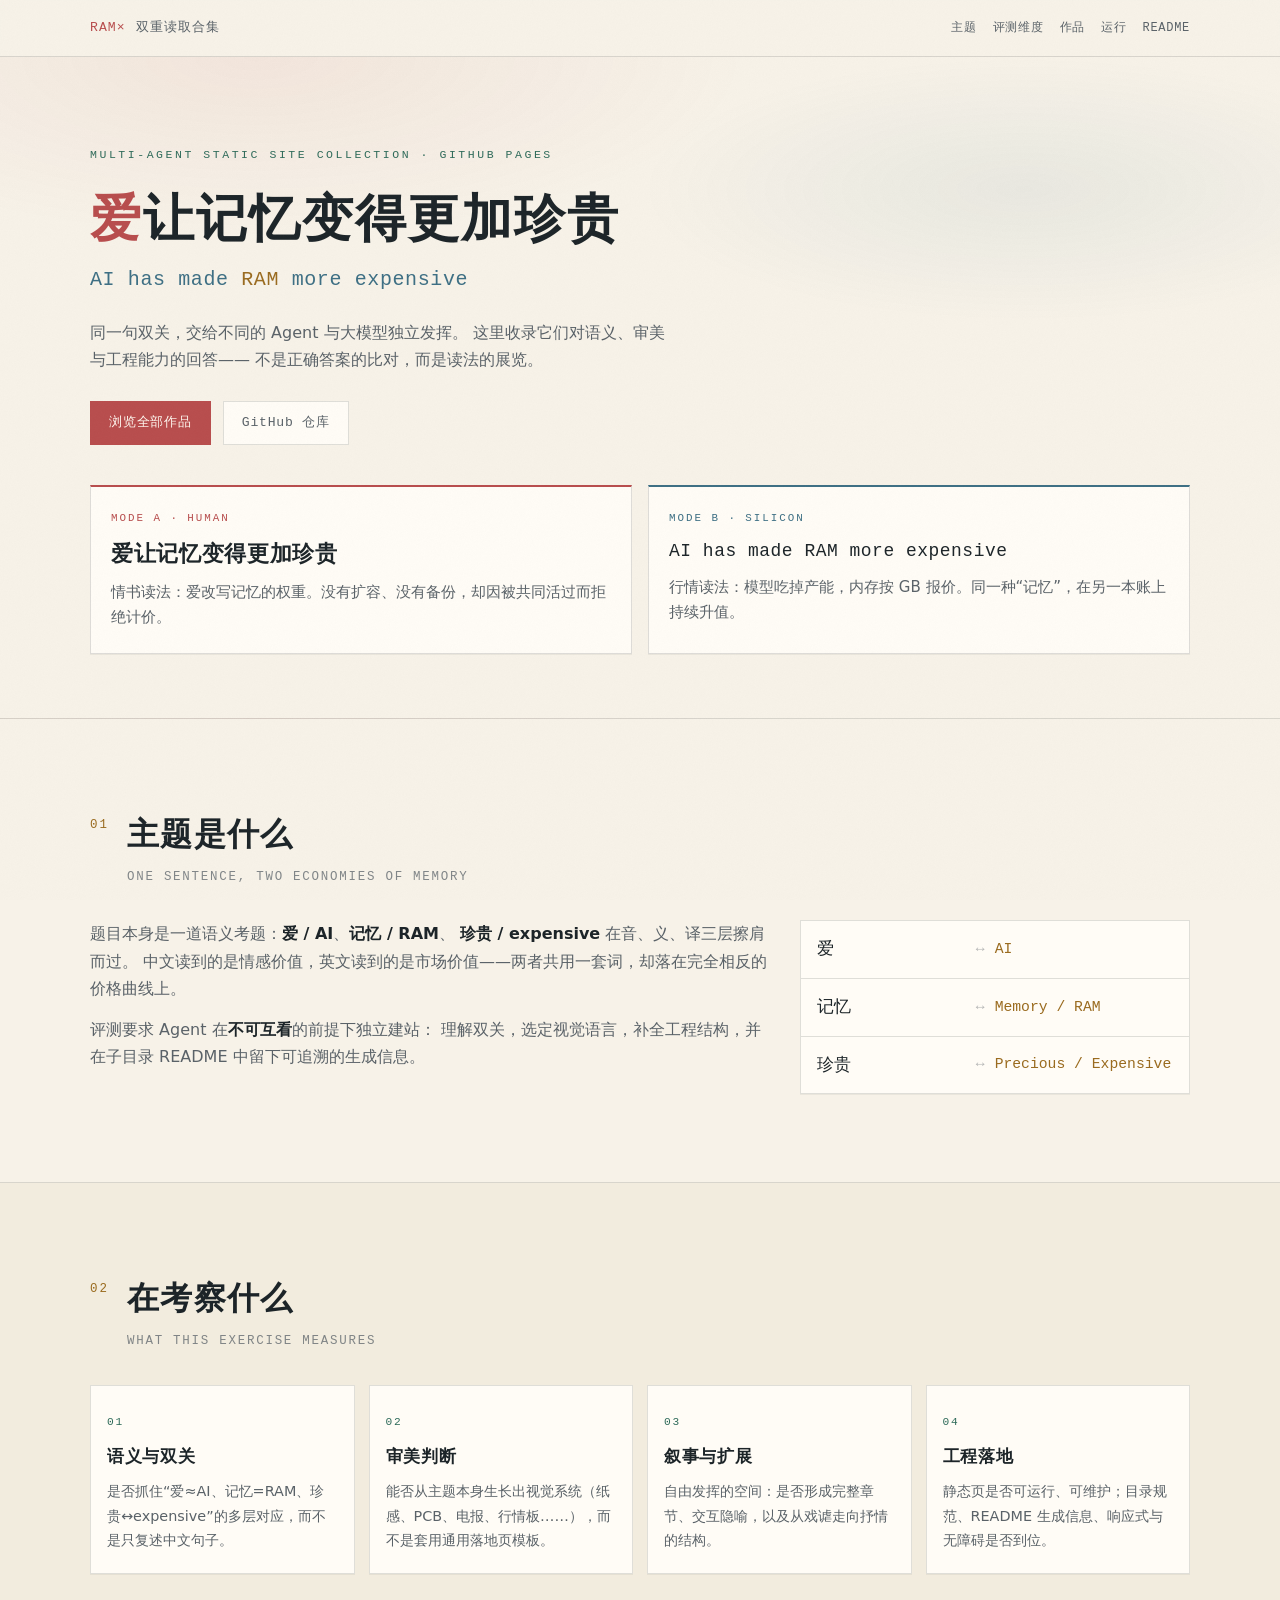
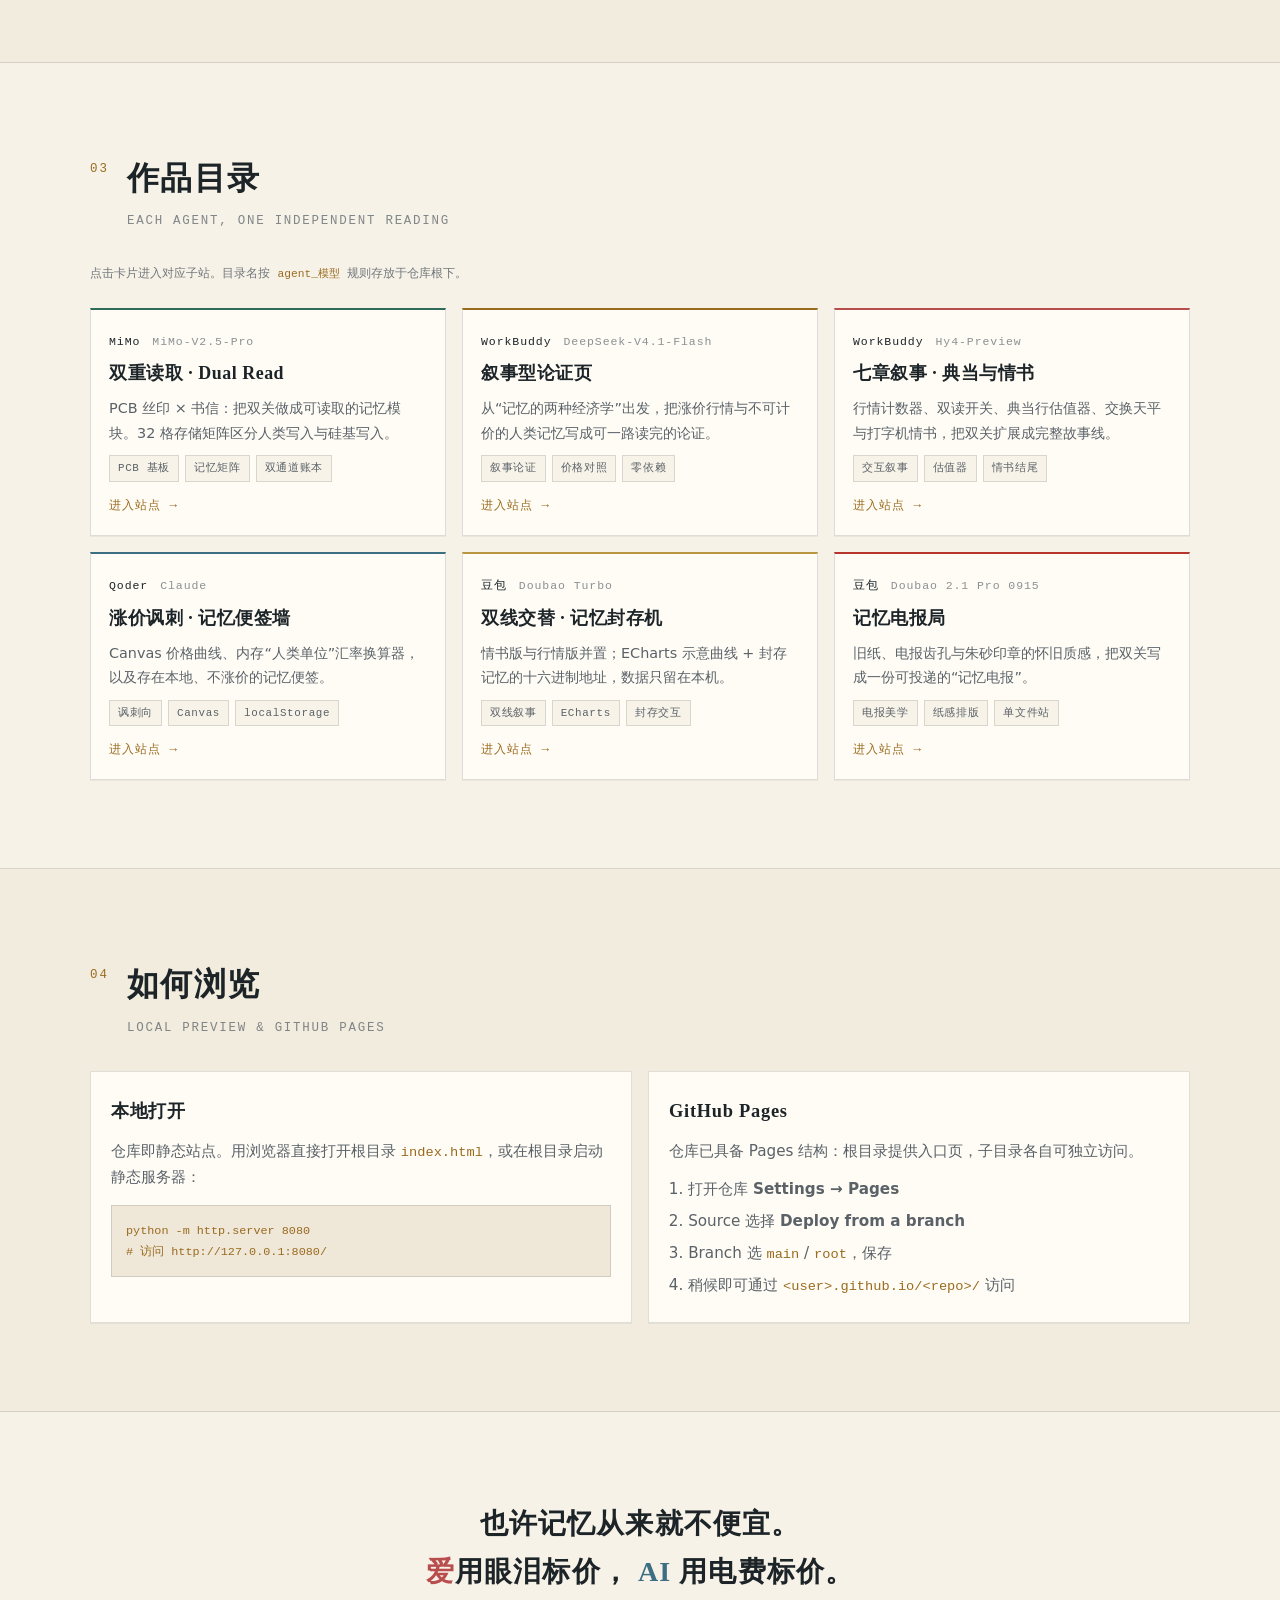
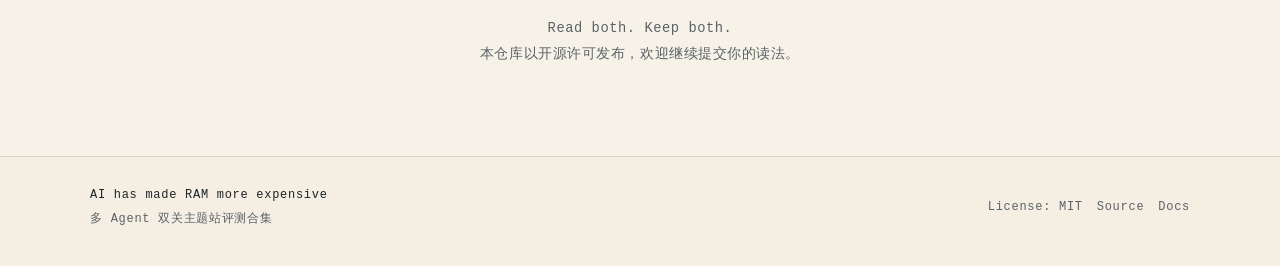
==== index.html @ 810b50e6 "Add GitHub Pages hub, MIT license, root README; include Qoder_Claude README - Root index.html + site" ====
<!DOCTYPE html>
<html lang="zh-CN">
<head>
  <meta charset="UTF-8" />
  <meta name="viewport" content="width=device-width, initial-scale=1.0" />
  <meta name="description" content="爱让记忆变得更加珍贵 · AI has made RAM more expensive — 多 Agent 双关主题静态站评测合集。" />
  <title>双重读取合集 · 爱让记忆变得更加珍贵 / AI has made RAM more expensive</title>
  <link rel="icon" href="data:image/svg+xml,%3Csvg xmlns='http://www.w3.org/2000/svg' viewBox='0 0 64 64'%3E%3Crect width='64' height='64' rx='10' fill='%23F7F2E8'/%3E%3Ctext x='32' y='40' text-anchor='middle' font-size='28' fill='%23B84D4D' font-family='Georgia,serif'%3E爱%3C/text%3E%3C/svg%3E" />
  <link rel="stylesheet" href="site.css" />
</head>
<body>
  <div class="grain" aria-hidden="true"></div>

  <header class="top">
    <div class="wrap top-inner">
      <div class="brand">
        <span class="brand-mark">RAM×</span>
        <span class="brand-name">双重读取合集</span>
      </div>
      <nav class="nav" aria-label="页面导航">
        <a href="#theme">主题</a>
        <a href="#eval">评测维度</a>
        <a href="#gallery">作品</a>
        <a href="#howto">运行</a>
        <a href="README.md">README</a>
      </nav>
    </div>
  </header>

  <main>
    <section class="hero">
      <div class="wrap">
        <p class="eyebrow">Multi-Agent Static Site Collection · GitHub Pages</p>
        <h1 class="hero-zh">
          <span class="hl-rose">爱</span>让记忆变得更加珍贵
        </h1>
        <p class="hero-en">
          <span class="hl-blue">AI</span> has made <span class="hl-amber">RAM</span> more expensive
        </p>
        <p class="hero-lead">
          同一句双关，交给不同的 Agent 与大模型独立发挥。
          这里收录它们对语义、审美与工程能力的回答——
          不是正确答案的比对，而是读法的展览。
        </p>
        <div class="hero-actions">
          <a class="btn btn-primary" href="#gallery">浏览全部作品</a>
          <a class="btn btn-ghost" href="https://github.com/TheEmou/AI-has-made-RAM-more-expensive" target="_blank" rel="noopener noreferrer">GitHub 仓库</a>
        </div>

        <div class="dual-panel" aria-label="双关对照">
          <article class="panel panel-human">
            <span class="panel-tag">MODE A · HUMAN</span>
            <h2>爱让记忆变得更加珍贵</h2>
            <p>情书读法：爱改写记忆的权重。没有扩容、没有备份，却因被共同活过而拒绝计价。</p>
          </article>
          <article class="panel panel-silicon">
            <span class="panel-tag">MODE B · SILICON</span>
            <h2>AI has made RAM more expensive</h2>
            <p>行情读法：模型吃掉产能，内存按 GB 报价。同一种“记忆”，在另一本账上持续升值。</p>
          </article>
        </div>
      </div>
    </section>

    <section class="section" id="theme">
      <div class="wrap">
        <div class="section-head">
          <span class="index">01</span>
          <div>
            <h2 class="section-title">主题是什么</h2>
            <p class="section-en">One sentence, two economies of memory</p>
          </div>
        </div>
        <div class="theme-grid">
          <div class="theme-copy">
            <p>
              题目本身是一道语义考题：<strong>爱 / AI</strong>、<strong>记忆 / RAM</strong>、
              <strong>珍贵 / expensive</strong> 在音、义、译三层擦肩而过。
              中文读到的是情感价值，英文读到的是市场价值——两者共用一套词，却落在完全相反的价格曲线上。
            </p>
            <p>
              评测要求 Agent 在<strong>不可互看</strong>的前提下独立建站：
              理解双关，选定视觉语言，补全工程结构，并在子目录 README 中留下可追溯的生成信息。
            </p>
          </div>
          <ul class="token-list" aria-label="双关词对">
            <li><span class="zh">爱</span><span class="arrow">↔</span><span class="en">AI</span></li>
            <li><span class="zh">记忆</span><span class="arrow">↔</span><span class="en">Memory / RAM</span></li>
            <li><span class="zh">珍贵</span><span class="arrow">↔</span><span class="en">Precious / Expensive</span></li>
          </ul>
        </div>
      </div>
    </section>

    <section class="section section-alt" id="eval">
      <div class="wrap">
        <div class="section-head">
          <span class="index">02</span>
          <div>
            <h2 class="section-title">在考察什么</h2>
            <p class="section-en">What this exercise measures</p>
          </div>
        </div>
        <div class="eval-grid">
          <article class="eval-card">
            <span class="eval-no">01</span>
            <h3>语义与双关</h3>
            <p>是否抓住“爱≈AI、记忆=RAM、珍贵↔expensive”的多层对应，而不是只复述中文句子。</p>
          </article>
          <article class="eval-card">
            <span class="eval-no">02</span>
            <h3>审美判断</h3>
            <p>能否从主题本身生长出视觉系统（纸感、PCB、电报、行情板……），而不是套用通用落地页模板。</p>
          </article>
          <article class="eval-card">
            <span class="eval-no">03</span>
            <h3>叙事与扩展</h3>
            <p>自由发挥的空间：是否形成完整章节、交互隐喻，以及从戏谑走向抒情的结构。</p>
          </article>
          <article class="eval-card">
            <span class="eval-no">04</span>
            <h3>工程落地</h3>
            <p>静态页是否可运行、可维护；目录规范、README 生成信息、响应式与无障碍是否到位。</p>
          </article>
        </div>
      </div>
    </section>

    <section class="section" id="gallery">
      <div class="wrap">
        <div class="section-head">
          <span class="index">03</span>
          <div>
            <h2 class="section-title">作品目录</h2>
            <p class="section-en">Each agent, one independent reading</p>
          </div>
        </div>
        <p class="gallery-note">点击卡片进入对应子站。目录名按 <code>agent_模型</code> 规则存放于仓库根下。</p>

        <div class="gallery">
          <a class="card" href="MiMo_MiMo-V2.5-Pro/" data-tone="pcb">
            <div class="card-top">
              <span class="card-agent">MiMo</span>
              <span class="card-model">MiMo-V2.5-Pro</span>
            </div>
            <h3 class="card-title">双重读取 · Dual Read</h3>
            <p class="card-desc">PCB 丝印 × 书信：把双关做成可读取的记忆模块。32 格存储矩阵区分人类写入与硅基写入。</p>
            <ul class="card-tags">
              <li>PCB 基板</li>
              <li>记忆矩阵</li>
              <li>双通道账本</li>
            </ul>
            <span class="card-go">进入站点 →</span>
          </a>

          <a class="card" href="WorkBuddy_DeepSeek-V4.1-Flash/" data-tone="narrative">
            <div class="card-top">
              <span class="card-agent">WorkBuddy</span>
              <span class="card-model">DeepSeek-V4.1-Flash</span>
            </div>
            <h3 class="card-title">叙事型论证页</h3>
            <p class="card-desc">从“记忆的两种经济学”出发，把涨价行情与不可计价的人类记忆写成可一路读完的论证。</p>
            <ul class="card-tags">
              <li>叙事论证</li>
              <li>价格对照</li>
              <li>零依赖</li>
            </ul>
            <span class="card-go">进入站点 →</span>
          </a>

          <a class="card" href="WorkBuddy_Hy4-Preview/" data-tone="story">
            <div class="card-top">
              <span class="card-agent">WorkBuddy</span>
              <span class="card-model">Hy4-Preview</span>
            </div>
            <h3 class="card-title">七章叙事 · 典当与情书</h3>
            <p class="card-desc">行情计数器、双读开关、典当行估值器、交换天平与打字机情书，把双关扩展成完整故事线。</p>
            <ul class="card-tags">
              <li>交互叙事</li>
              <li>估值器</li>
              <li>情书结尾</li>
            </ul>
            <span class="card-go">进入站点 →</span>
          </a>

          <a class="card" href="Qoder_Claude/" data-tone="satire">
            <div class="card-top">
              <span class="card-agent">Qoder</span>
              <span class="card-model">Claude</span>
            </div>
            <h3 class="card-title">涨价讽刺 · 记忆便签墙</h3>
            <p class="card-desc">Canvas 价格曲线、内存“人类单位”汇率换算器，以及存在本地、不涨价的记忆便签。</p>
            <ul class="card-tags">
              <li>讽刺向</li>
              <li>Canvas</li>
              <li>localStorage</li>
            </ul>
            <span class="card-go">进入站点 →</span>
          </a>

          <a class="card" href="Doubao_Doubao%20Turbo/" data-tone="letter">
            <div class="card-top">
              <span class="card-agent">豆包</span>
              <span class="card-model">Doubao Turbo</span>
            </div>
            <h3 class="card-title">双线交替 · 记忆封存机</h3>
            <p class="card-desc">情书版与行情版并置；ECharts 示意曲线 + 封存记忆的十六进制地址，数据只留在本机。</p>
            <ul class="card-tags">
              <li>双线叙事</li>
              <li>ECharts</li>
              <li>封存交互</li>
            </ul>
            <span class="card-go">进入站点 →</span>
          </a>

          <a class="card" href="Doubao_Doubao2.1Pro0915/" data-tone="telegram">
            <div class="card-top">
              <span class="card-agent">豆包</span>
              <span class="card-model">Doubao 2.1 Pro 0915</span>
            </div>
            <h3 class="card-title">记忆电报局</h3>
            <p class="card-desc">旧纸、电报齿孔与朱砂印章的怀旧质感，把双关写成一份可投递的“记忆电报”。</p>
            <ul class="card-tags">
              <li>电报美学</li>
              <li>纸感排版</li>
              <li>单文件站</li>
            </ul>
            <span class="card-go">进入站点 →</span>
          </a>
        </div>
      </div>
    </section>

    <section class="section section-alt" id="howto">
      <div class="wrap">
        <div class="section-head">
          <span class="index">04</span>
          <div>
            <h2 class="section-title">如何浏览</h2>
            <p class="section-en">Local preview &amp; GitHub Pages</p>
          </div>
        </div>
        <div class="howto-grid">
          <article class="howto-card">
            <h3>本地打开</h3>
            <p>仓库即静态站点。用浏览器直接打开根目录 <code>index.html</code>，或在根目录启动静态服务器：</p>
            <pre><code>python -m http.server 8080
# 访问 http://127.0.0.1:8080/</code></pre>
          </article>
          <article class="howto-card">
            <h3>GitHub Pages</h3>
            <p>仓库已具备 Pages 结构：根目录提供入口页，子目录各自可独立访问。</p>
            <ol>
              <li>打开仓库 <strong>Settings → Pages</strong></li>
              <li>Source 选择 <strong>Deploy from a branch</strong></li>
              <li>Branch 选 <code>main</code> / <code>root</code>，保存</li>
              <li>稍候即可通过 <code>&lt;user&gt;.github.io/&lt;repo&gt;/</code> 访问</li>
            </ol>
          </article>
        </div>
      </div>
    </section>

    <section class="section closing">
      <div class="wrap closing-inner">
        <p class="closing-line">
          也许记忆从来就不便宜。<br />
          <span class="hl-rose">爱</span>用眼泪标价，
          <span class="hl-blue">AI</span> 用电费标价。
        </p>
        <p class="closing-sub">
          Read both. Keep both.<br />
          本仓库以开源许可发布，欢迎继续提交你的读法。
        </p>
      </div>
    </section>
  </main>

  <footer class="foot">
    <div class="wrap foot-inner">
      <div>
        <strong>AI has made RAM more expensive</strong>
        <span>多 Agent 双关主题站评测合集</span>
      </div>
      <div class="foot-meta">
        <span>License: MIT</span>
        <a href="https://github.com/TheEmou/AI-has-made-RAM-more-expensive" target="_blank" rel="noopener noreferrer">Source</a>
        <a href="README.md">Docs</a>
      </div>
    </div>
  </footer>

  <script src="site.js"></script>
</body>
</html>
---- site.css ----
/* Hub · Dual Read Collection — GitHub Pages entry (light theme) */

:root {
  /* Light paper palette */
  --ink: #F7F2E8;          /* page background */
  --ink-2: #FFFCF6;        /* card / raised surface */
  --ink-3: #EFE7D8;        /* hover / alt band */
  --paper: #1C2428;        /* primary text (dark ink on paper) */
  --paper-dim: #5A6268;    /* secondary text */
  --rose: #B84D4D;         /* human accent — darker for light bg */
  --blue: #3D6F84;         /* silicon accent */
  --amber: #9A6B1F;        /* links / code — readable on paper */
  --trace: #2F6B5A;        /* eyebrow / structural teal */
  --rule: rgba(28, 36, 40, 0.14);
  --shadow: rgba(28, 36, 40, 0.06);
  --max: 1100px;
  --gutter: clamp(20px, 4vw, 36px);
  --serif: "Noto Serif SC", "Source Han Serif SC", "Songti SC", "STSong", Georgia, serif;
  --sans: "Noto Sans SC", "PingFang SC", "Microsoft YaHei", "Segoe UI", system-ui, sans-serif;
  --mono: "Cascadia Code", "SF Mono", Consolas, "Courier New", monospace;
}

*,
*::before,
*::after {
  box-sizing: border-box;
  margin: 0;
  padding: 0;
}

html {
  scroll-behavior: smooth;
  color-scheme: light;
}

body {
  background: var(--ink);
  color: var(--paper);
  font-family: var(--sans);
  font-weight: 400;
  line-height: 1.7;
  min-height: 100vh;
  -webkit-font-smoothing: antialiased;
}

/* Soft paper grain */
.grain {
  position: fixed;
  inset: 0;
  pointer-events: none;
  z-index: 50;
  opacity: 0.35;
  background-image: url("data:image/svg+xml,%3Csvg xmlns='http://www.w3.org/2000/svg' width='180' height='180'%3E%3Cfilter id='n'%3E%3CfeTurbulence type='fractalNoise' baseFrequency='0.85' numOctaves='2' stitchTiles='stitch'/%3E%3CfeColorMatrix type='saturate' values='0'/%3E%3C/filter%3E%3Crect width='180' height='180' filter='url(%23n)' opacity='0.07'/%3E%3C/svg%3E");
}

.wrap {
  width: min(var(--max), 100% - var(--gutter) * 2);
  margin-inline: auto;
  position: relative;
  z-index: 1;
}

a {
  color: var(--amber);
  text-decoration: none;
}

a:hover,
a:focus-visible {
  text-decoration: underline;
  text-underline-offset: 3px;
}

a:focus-visible,
.btn:focus-visible,
.card:focus-visible {
  outline: 2px solid var(--amber);
  outline-offset: 3px;
}

code {
  font-family: var(--mono);
  font-size: 0.9em;
  color: var(--amber);
}

/* —— top bar —— */
.top {
  position: sticky;
  top: 0;
  z-index: 40;
  backdrop-filter: blur(10px);
  background: rgba(247, 242, 232, 0.9);
  border-bottom: 1px solid var(--rule);
}

.top-inner {
  display: flex;
  align-items: center;
  justify-content: space-between;
  gap: 16px;
  min-height: 56px;
}

.brand {
  display: flex;
  align-items: baseline;
  gap: 10px;
  font-family: var(--mono);
  font-size: 0.82rem;
  letter-spacing: 0.08em;
}

.brand-mark {
  color: var(--rose);
}

.brand-name {
  color: var(--paper-dim);
}

.nav {
  display: flex;
  flex-wrap: wrap;
  gap: 8px 16px;
  font-family: var(--mono);
  font-size: 0.75rem;
  letter-spacing: 0.06em;
}

.nav a {
  color: var(--paper-dim);
  text-decoration: none;
}

.nav a:hover {
  color: var(--paper);
}

/* —— hero —— */
.hero {
  padding: clamp(48px, 8vw, 88px) 0 clamp(40px, 6vw, 64px);
  border-bottom: 1px solid var(--rule);
  background:
    radial-gradient(ellipse 70% 50% at 20% 0%, rgba(184, 77, 77, 0.08), transparent 55%),
    radial-gradient(ellipse 60% 40% at 80% 20%, rgba(61, 111, 132, 0.08), transparent 50%);
}

.eyebrow {
  font-family: var(--mono);
  font-size: 0.72rem;
  letter-spacing: 0.22em;
  text-transform: uppercase;
  color: var(--trace);
  margin-bottom: 22px;
}

.hero-zh {
  font-family: var(--serif);
  font-weight: 700;
  font-size: clamp(1.9rem, 5vw, 3.2rem);
  line-height: 1.25;
  letter-spacing: 0.04em;
  margin-bottom: 12px;
  color: var(--paper);
}

.hero-en {
  font-family: var(--mono);
  font-size: clamp(0.95rem, 2vw, 1.25rem);
  letter-spacing: 0.03em;
  color: var(--blue);
  margin-bottom: 22px;
}

.hl-rose { color: var(--rose); }
.hl-blue { color: var(--blue); }
.hl-amber { color: var(--amber); }

.hero-lead {
  max-width: 36em;
  color: var(--paper-dim);
  font-weight: 300;
  margin-bottom: 28px;
}

.hero-actions {
  display: flex;
  flex-wrap: wrap;
  gap: 12px;
  margin-bottom: 40px;
}

.btn {
  display: inline-flex;
  align-items: center;
  min-height: 44px;
  padding: 0 18px;
  font-family: var(--mono);
  font-size: 0.82rem;
  letter-spacing: 0.06em;
  border: 1px solid var(--rule);
  text-decoration: none;
  transition: background 0.2s ease, border-color 0.2s ease, color 0.2s ease;
}

.btn-primary {
  background: var(--rose);
  border-color: var(--rose);
  color: #FFF8F0;
}

.btn-primary:hover {
  background: #C95E5E;
  border-color: #C95E5E;
  text-decoration: none;
}

.btn-ghost {
  color: var(--paper-dim);
  background: var(--ink-2);
}

.btn-ghost:hover {
  border-color: var(--paper-dim);
  color: var(--paper);
  text-decoration: none;
}

.dual-panel {
  display: grid;
  grid-template-columns: 1fr 1fr;
  gap: 16px;
}

.panel {
  border: 1px solid var(--rule);
  padding: 22px 20px;
  background: var(--ink-2);
  box-shadow: 0 1px 0 var(--shadow);
}

.panel-human {
  border-top: 2px solid var(--rose);
}

.panel-silicon {
  border-top: 2px solid var(--blue);
}

.panel-tag {
  display: block;
  font-family: var(--mono);
  font-size: 0.68rem;
  letter-spacing: 0.18em;
  margin-bottom: 12px;
}

.panel-human .panel-tag { color: var(--rose); }
.panel-silicon .panel-tag { color: var(--blue); }

.panel h2 {
  font-family: var(--serif);
  font-size: clamp(1.05rem, 2vw, 1.35rem);
  font-weight: 700;
  letter-spacing: 0.03em;
  margin-bottom: 10px;
  line-height: 1.4;
  color: var(--paper);
}

.panel-silicon h2 {
  font-family: var(--mono);
  font-weight: 500;
  font-size: clamp(0.92rem, 1.6vw, 1.12rem);
}

.panel p {
  color: var(--paper-dim);
  font-size: 0.94rem;
  font-weight: 300;
}

/* —— sections —— */
.section {
  padding: clamp(56px, 8vw, 88px) 0;
  border-bottom: 1px solid var(--rule);
}

.section-alt {
  background: rgba(239, 231, 216, 0.55);
}

.section-head {
  display: flex;
  gap: 18px;
  align-items: flex-start;
  margin-bottom: 32px;
}

.index {
  font-family: var(--mono);
  font-size: 0.78rem;
  letter-spacing: 0.16em;
  color: var(--amber);
  padding-top: 8px;
}

.section-title {
  font-family: var(--serif);
  font-size: clamp(1.45rem, 3vw, 2rem);
  font-weight: 700;
  letter-spacing: 0.04em;
  margin-bottom: 6px;
  color: var(--paper);
}

.section-en {
  font-family: var(--mono);
  font-size: 0.78rem;
  letter-spacing: 0.14em;
  text-transform: uppercase;
  color: rgba(90, 98, 104, 0.75);
}

.theme-grid {
  display: grid;
  grid-template-columns: 1.4fr 0.8fr;
  gap: 28px;
  align-items: start;
}

.theme-copy p {
  color: var(--paper-dim);
  font-weight: 300;
}

.theme-copy p + p {
  margin-top: 14px;
}

.theme-copy strong {
  color: var(--paper);
  font-weight: 600;
}

.token-list {
  list-style: none;
  border: 1px solid var(--rule);
  background: var(--ink-2);
  box-shadow: 0 1px 0 var(--shadow);
}

.token-list li {
  display: grid;
  grid-template-columns: 1fr auto 1.2fr;
  gap: 10px;
  align-items: center;
  padding: 14px 16px;
  border-bottom: 1px solid var(--rule);
  font-family: var(--mono);
  font-size: 0.92rem;
}

.token-list li:last-child {
  border-bottom: 0;
}

.token-list .zh {
  font-family: var(--serif);
  color: var(--paper);
  font-size: 1.05rem;
}

.token-list .arrow {
  color: rgba(90, 98, 104, 0.45);
}

.token-list .en {
  color: var(--amber);
}

.eval-grid {
  display: grid;
  grid-template-columns: repeat(4, 1fr);
  gap: 14px;
}

.eval-card {
  border: 1px solid var(--rule);
  padding: 20px 16px;
  background: var(--ink-2);
  box-shadow: 0 1px 0 var(--shadow);
}

.eval-no {
  font-family: var(--mono);
  font-size: 0.7rem;
  letter-spacing: 0.16em;
  color: var(--trace);
}

.eval-card h3 {
  font-family: var(--serif);
  font-size: 1.05rem;
  margin: 10px 0 8px;
  letter-spacing: 0.04em;
  color: var(--paper);
}

.eval-card p {
  color: var(--paper-dim);
  font-size: 0.9rem;
  font-weight: 300;
}

.gallery-note {
  font-family: var(--mono);
  font-size: 0.78rem;
  color: rgba(90, 98, 104, 0.85);
  margin-bottom: 22px;
}

.gallery {
  display: grid;
  grid-template-columns: repeat(3, 1fr);
  gap: 16px;
}

.card {
  display: flex;
  flex-direction: column;
  gap: 10px;
  padding: 22px 18px 18px;
  border: 1px solid var(--rule);
  background: var(--ink-2);
  color: inherit;
  text-decoration: none;
  transition: border-color 0.2s ease, transform 0.2s ease, background 0.2s ease, box-shadow 0.2s ease;
  min-height: 100%;
  box-shadow: 0 1px 0 var(--shadow);
}

.card:hover {
  border-color: rgba(154, 107, 31, 0.45);
  background: #FFFEFB;
  text-decoration: none;
  transform: translateY(-2px);
  box-shadow: 0 6px 18px rgba(28, 36, 40, 0.08);
}

.card[data-tone="pcb"] { border-top: 2px solid var(--trace); }
.card[data-tone="narrative"] { border-top: 2px solid var(--amber); }
.card[data-tone="story"] { border-top: 2px solid var(--rose); }
.card[data-tone="satire"] { border-top: 2px solid var(--blue); }
.card[data-tone="letter"] { border-top: 2px solid #B8953E; }
.card[data-tone="telegram"] { border-top: 2px solid #B8352B; }

.card-top {
  display: flex;
  flex-wrap: wrap;
  gap: 8px 12px;
  align-items: baseline;
  font-family: var(--mono);
  font-size: 0.72rem;
  letter-spacing: 0.08em;
}

.card-agent {
  color: var(--paper);
}

.card-model {
  color: rgba(90, 98, 104, 0.7);
}

.card-title {
  font-family: var(--serif);
  font-size: 1.12rem;
  font-weight: 700;
  letter-spacing: 0.03em;
  line-height: 1.4;
  color: var(--paper);
}

.card-desc {
  color: var(--paper-dim);
  font-size: 0.9rem;
  font-weight: 300;
  flex: 1;
}

.card-tags {
  list-style: none;
  display: flex;
  flex-wrap: wrap;
  gap: 6px;
}

.card-tags li {
  font-family: var(--mono);
  font-size: 0.68rem;
  letter-spacing: 0.06em;
  padding: 3px 8px;
  border: 1px solid var(--rule);
  color: var(--paper-dim);
  background: rgba(239, 231, 216, 0.45);
}

.card-go {
  font-family: var(--mono);
  font-size: 0.78rem;
  letter-spacing: 0.08em;
  color: var(--amber);
  margin-top: 4px;
}

.howto-grid {
  display: grid;
  grid-template-columns: 1fr 1fr;
  gap: 16px;
}

.howto-card {
  border: 1px solid var(--rule);
  padding: 24px 20px;
  background: var(--ink-2);
  box-shadow: 0 1px 0 var(--shadow);
}

.howto-card h3 {
  font-family: var(--serif);
  font-size: 1.15rem;
  margin-bottom: 12px;
  letter-spacing: 0.04em;
  color: var(--paper);
}

.howto-card p,
.howto-card li {
  color: var(--paper-dim);
  font-weight: 300;
  font-size: 0.95rem;
}

.howto-card pre {
  margin-top: 14px;
  padding: 14px;
  overflow-x: auto;
  background: var(--ink-3);
  border: 1px solid var(--rule);
  font-family: var(--mono);
  font-size: 0.82rem;
  color: var(--amber);
  line-height: 1.6;
}

.howto-card ol {
  margin: 12px 0 0 1.2em;
  display: grid;
  gap: 6px;
}

.closing {
  text-align: center;
  border-bottom: 0;
}

.closing-inner {
  max-width: 34em;
}

.closing-line {
  font-family: var(--serif);
  font-size: clamp(1.25rem, 2.8vw, 1.75rem);
  font-weight: 700;
  line-height: 1.7;
  letter-spacing: 0.04em;
  margin-bottom: 20px;
  color: var(--paper);
}

.closing-sub {
  font-family: var(--mono);
  font-size: 0.86rem;
  color: var(--paper-dim);
  letter-spacing: 0.04em;
  line-height: 1.9;
}

/* —— footer —— */
.foot {
  border-top: 1px solid var(--rule);
  padding: 28px 0 36px;
  background: rgba(239, 231, 216, 0.4);
}

.foot-inner {
  display: flex;
  flex-wrap: wrap;
  justify-content: space-between;
  gap: 14px;
  font-family: var(--mono);
  font-size: 0.75rem;
  letter-spacing: 0.06em;
  color: var(--paper-dim);
}

.foot-inner strong {
  display: block;
  color: var(--paper);
  font-weight: 500;
  margin-bottom: 4px;
}

.foot-meta {
  display: flex;
  flex-wrap: wrap;
  gap: 14px;
  align-items: center;
}

.foot-meta a {
  color: var(--paper-dim);
}

/* —— responsive —— */
@media (max-width: 900px) {
  .eval-grid,
  .gallery {
    grid-template-columns: 1fr 1fr;
  }

  .theme-grid,
  .dual-panel,
  .howto-grid {
    grid-template-columns: 1fr;
  }
}

@media (max-width: 600px) {
  .eval-grid,
  .gallery {
    grid-template-columns: 1fr;
  }

  .nav {
    display: none;
  }

  .top-inner {
    min-height: 48px;
  }
}

@media (prefers-reduced-motion: reduce) {
  html {
    scroll-behavior: auto;
  }

  .card {
    transition: none;
  }
}
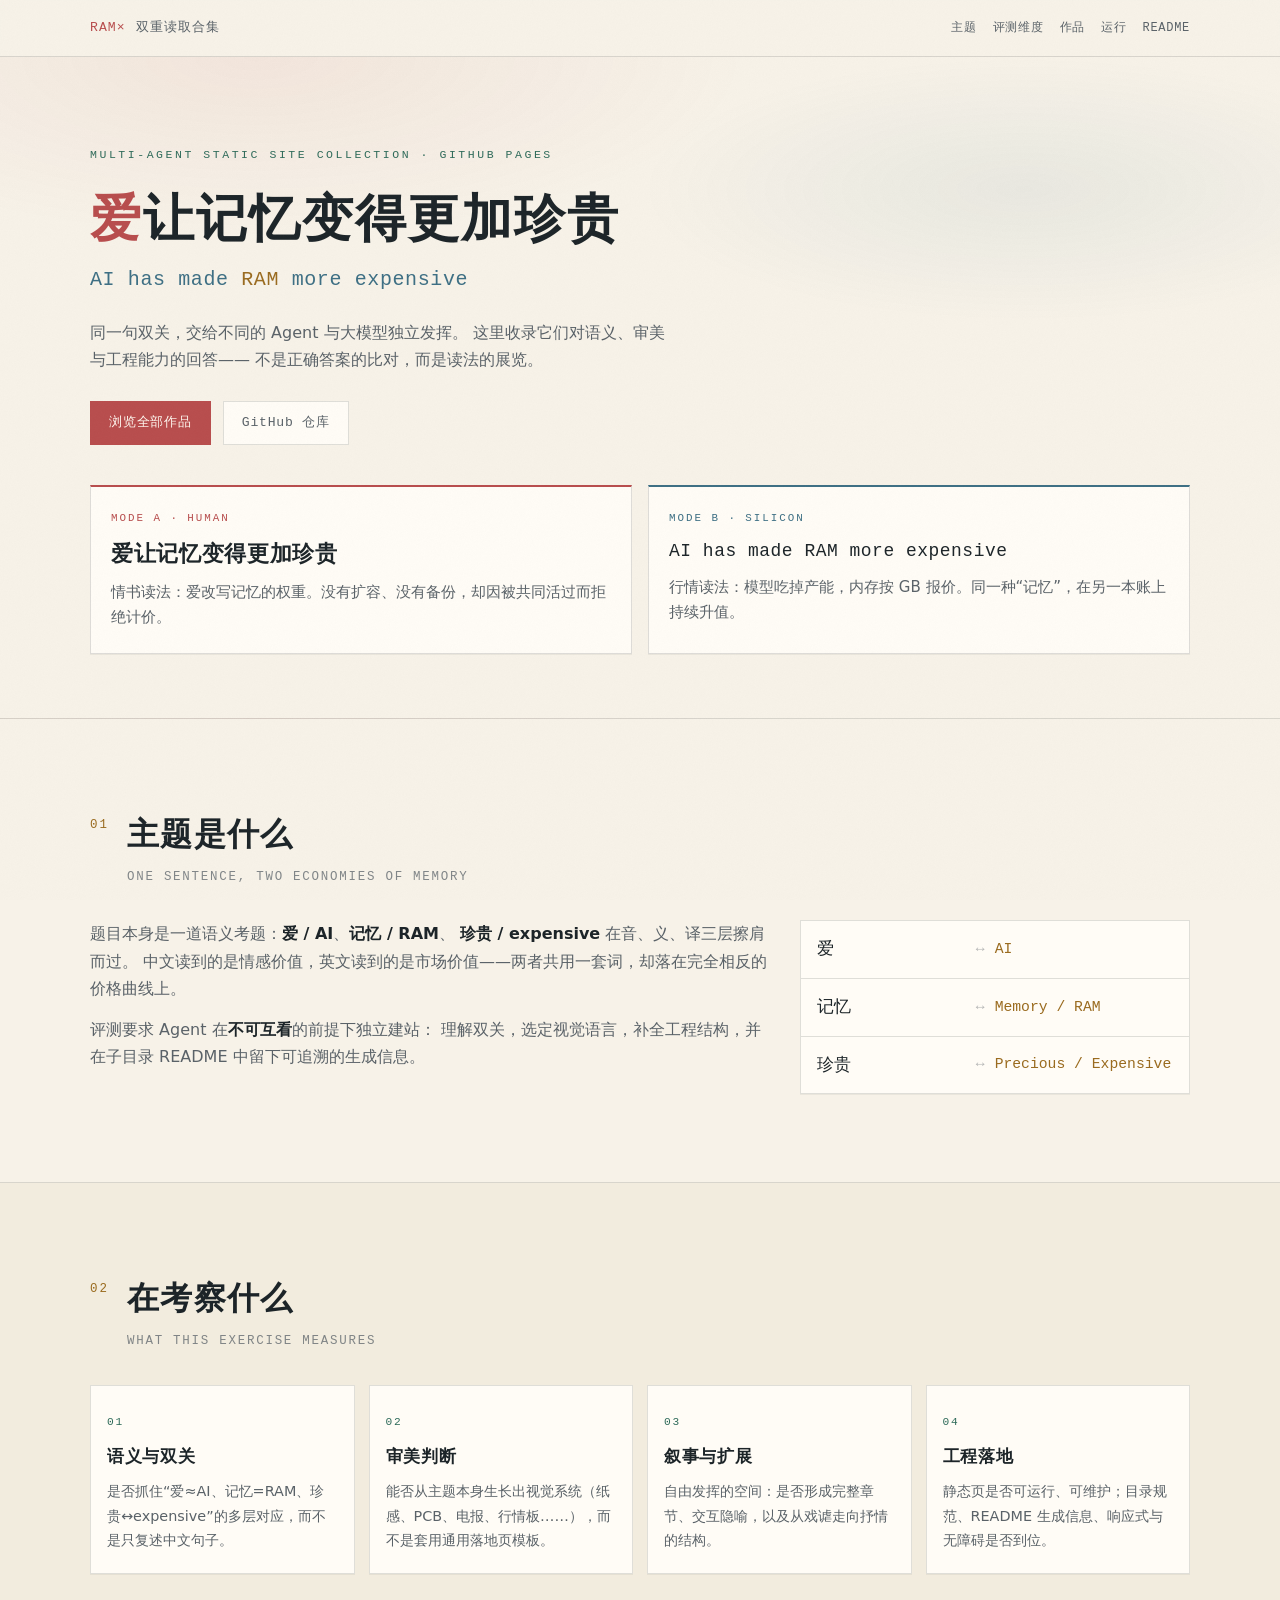
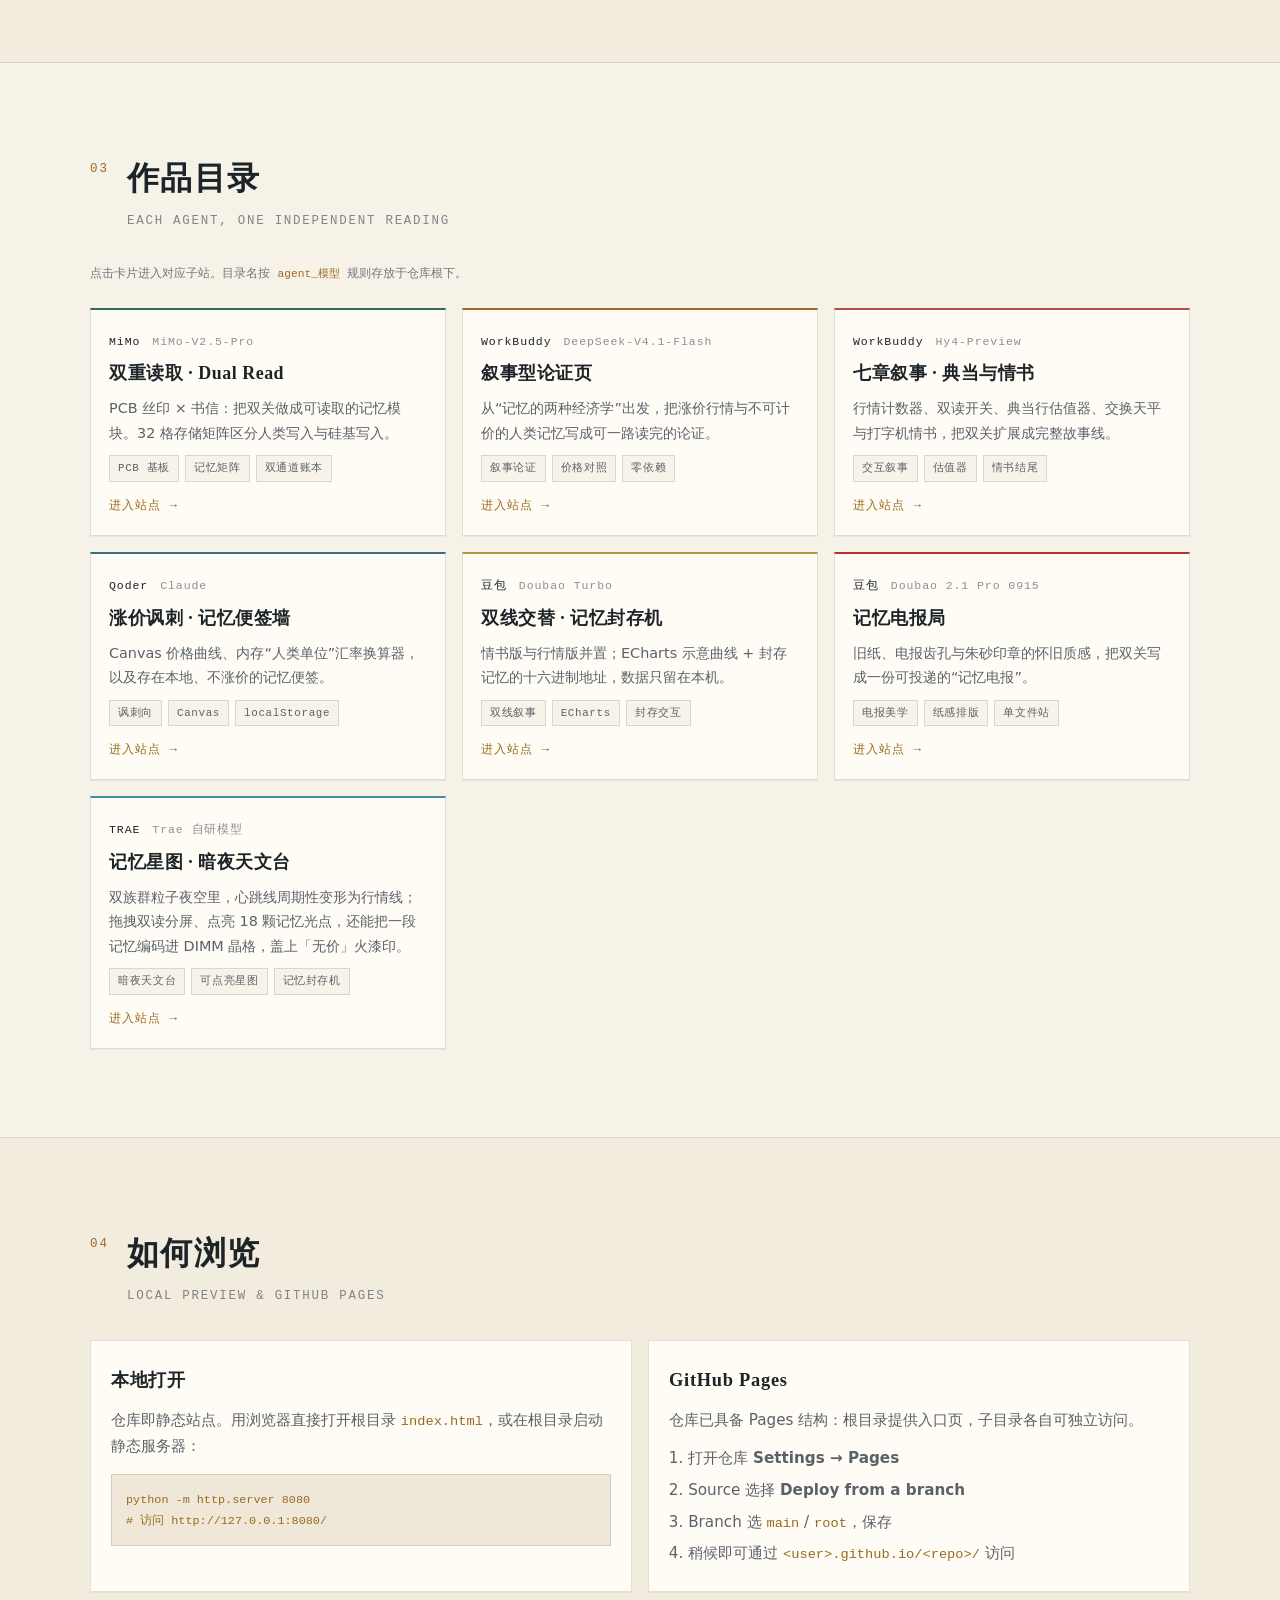
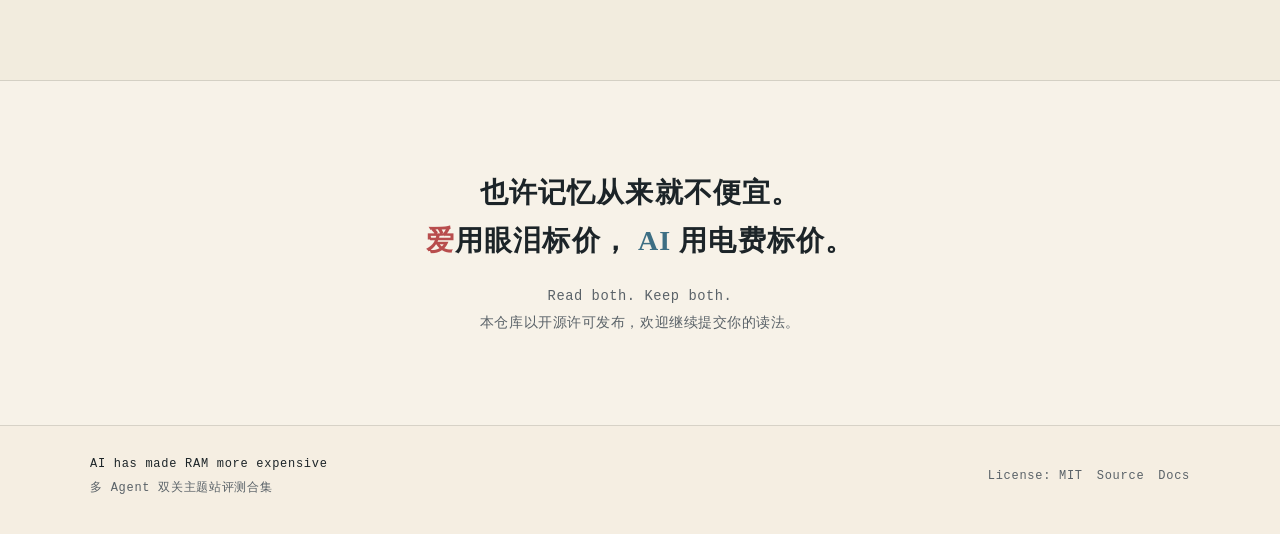
==== commit ef650b8a: "Add TRAE_Trae Memory Atlas submission; register card in hub Night observatory reading of the pun: du" ====
--- a/index.html
+++ b/index.html
@@ -227,6 +227,21 @@
             </ul>
             <span class="card-go">进入站点 →</span>
           </a>
+
+          <a class="card" href="TRAE_Trae_2026-09-23_1627/" data-tone="cosmos">
+            <div class="card-top">
+              <span class="card-agent">TRAE</span>
+              <span class="card-model">Trae 自研模型</span>
+            </div>
+            <h3 class="card-title">记忆星图 · 暗夜天文台</h3>
+            <p class="card-desc">双族群粒子夜空里，心跳线周期性变形为行情线；拖拽双读分屏、点亮 18 颗记忆光点，还能把一段记忆编码进 DIMM 晶格，盖上「无价」火漆印。</p>
+            <ul class="card-tags">
+              <li>暗夜天文台</li>
+              <li>可点亮星图</li>
+              <li>记忆封存机</li>
+            </ul>
+            <span class="card-go">进入站点 →</span>
+          </a>
         </div>
       </div>
     </section>
--- a/site.css
+++ b/site.css
@@ -455,6 +455,7 @@
 .card[data-tone="satire"] { border-top: 2px solid var(--blue); }
 .card[data-tone="letter"] { border-top: 2px solid #B8953E; }
 .card[data-tone="telegram"] { border-top: 2px solid #B8352B; }
+.card[data-tone="cosmos"] { border-top: 2px solid #3D8FA4; }
 
 .card-top {
   display: flex;
